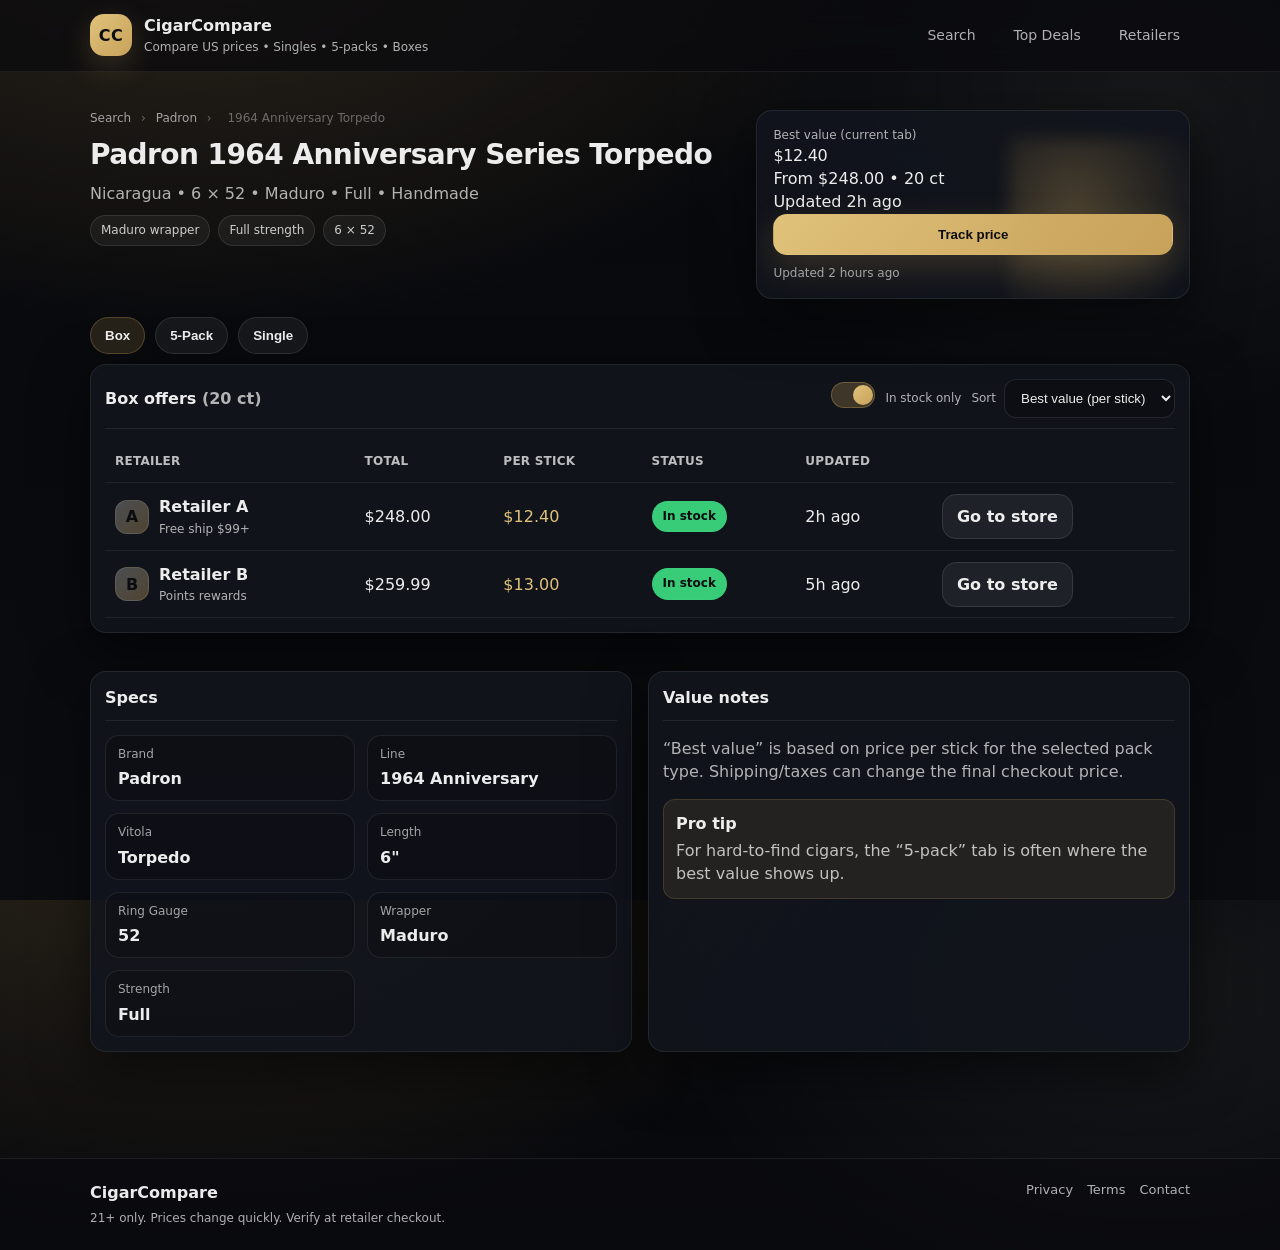
==== cigar.html @ f7f1624f "Add files via upload" ====
<!DOCTYPE html>
<html lang="en">
<head>
  <meta charset="UTF-8" />
  <meta name="viewport" content="width=device-width, initial-scale=1"/>
  <title>Padron 1964 Torpedo — Compare Prices | CigarCompare</title>
  <link rel="stylesheet" href="cigarcompare.css">
</head>
<body>

<header class="site-header">
  <div class="container header-inner">
    <div class="brand">
      <div class="brand-mark">CC</div>
      <div class="brand-text">
        <div class="brand-name">CigarCompare</div>
        <div class="brand-tag">Compare US prices • Singles • 5-packs • Boxes</div>
      </div>
    </div>

    <nav class="nav">
      <a href="index.html" class="nav-link">Search</a>
      <a href="#" class="nav-link">Top Deals</a>
      <a href="#" class="nav-link">Retailers</a>
    </nav>
  </div>
</header>

<main class="container section">
  <div class="detail-head">
    <div>
      <div class="crumbs">
        <a href="index.html">Search</a> <span>›</span>
        <a href="#">Padron</a> <span>›</span>
        <span>1964 Anniversary Torpedo</span>
      </div>
      <h1 class="detail-title">Padron 1964 Anniversary Series Torpedo</h1>
      <p class="detail-sub">
        Nicaragua • 6 × 52 • Maduro • Full • Handmade
      </p>
      <div class="pills">
        <span class="pill">Maduro wrapper</span>
        <span class="pill">Full strength</span>
        <span class="pill">6 × 52</span>
      </div>
    </div>

    <aside class="detail-summary">
      <div class="summary-card">
        <div class="summary-kicker">Best value (current tab)</div>

        <!-- JS updates these -->
        <span id="bestPerStick">$12.40</span>
        <div id="bestSub">From $248.00 • 20 ct</div>
        <div id="bestUpdated">Updated 2 hours ago</div>

        <button class="btn btn-primary btn-full">Track price</button>
        <div class="micro" id="bestUpdated">Updated 2 hours ago</div>

        <div class="glow"></div>
      </div>
    </aside>
  </div>

  <!-- Tabs (JS uses data-pack) -->
  <section class="tabs">
    <button class="tab is-active" data-pack="box">Box</button>
    <button class="tab" data-pack="five_pack">5-Pack</button>
    <button class="tab" data-pack="single">Single</button>
  </section>

  <section class="card section-tight">
    <div class="card-head">
      <h2>
        <span id="offerHeading">Box offers</span>
        <span class="muted" id="unitCountLabel">(20 ct)</span>
      </h2>

      <div class="card-tools">
        <label class="switch">
          <input id="inStockOnly" type="checkbox" checked>
          <span class="slider"></span>
        </label>
        <span class="tool-text">In stock only</span>

        <div class="select-inline">
          <span class="tool-text">Sort</span>
          <select id="sortMode">
            <option value="value">Best value (per stick)</option>
            <option value="total">Lowest total price</option>
            <option value="recent">Most recent update</option>
          </select>
        </div>
      </div>
    </div>

    <div class="table-wrap">
      <table class="lux-table">
        <thead>
          <tr>
            <th>Retailer</th>
            <th>Total</th>
            <th>Per stick</th>
            <th>Status</th>
            <th>Updated</th>
            <th></th>
          </tr>
        </thead>

        <!-- JS renders rows here -->
        <tbody id="offersBody"></tbody>
      </table>
    </div>
  </section>

  <section class="grid-2 section">
    <div class="card">
      <div class="card-head">
        <h2>Specs</h2>
      </div>
      <dl class="specs">
        <div><dt>Brand</dt><dd>Padron</dd></div>
        <div><dt>Line</dt><dd>1964 Anniversary</dd></div>
        <div><dt>Vitola</dt><dd>Torpedo</dd></div>
        <div><dt>Length</dt><dd>6"</dd></div>
        <div><dt>Ring Gauge</dt><dd>52</dd></div>
        <div><dt>Wrapper</dt><dd>Maduro</dd></div>
        <div><dt>Strength</dt><dd>Full</dd></div>
      </dl>
    </div>

    <div class="card">
      <div class="card-head">
        <h2>Value notes</h2>
      </div>
      <p class="muted">
        “Best value” is based on price per stick for the selected pack type.
        Shipping/taxes can change the final checkout price.
      </p>

      <div class="callout">
        <div class="callout-title">Pro tip</div>
        <div class="callout-text">
          For hard-to-find cigars, the “5-pack” tab is often where the best value shows up.
        </div>
      </div>
    </div>
  </section>
</main>

<footer class="site-footer">
  <div class="container footer-inner">
    <div class="footer-left">
      <div class="footer-brand">CigarCompare</div>
      <div class="footer-note">21+ only. Prices change quickly. Verify at retailer checkout.</div>
    </div>
    <div class="footer-right">
      <a href="#">Privacy</a>
      <a href="#">Terms</a>
      <a href="#">Contact</a>
    </div>
  </div>
</footer>

<script src="app.js"></script>
</body>
</html>
---- cigarcompare.css ----
/* ---------- Base / Theme ---------- */
:root{
  --bg: #0b0c10;
  --panel: #101218;
  --panel-2: #0f1117;
  --card: rgba(18, 21, 29, 0.88);
  --card-border: rgba(255, 255, 255, 0.08);

  --text: rgba(255, 255, 255, 0.92);
  --muted: rgba(255, 255, 255, 0.68);
  --soft: rgba(255, 255, 255, 0.12);

  --gold: #c8a25a;
  --gold-2: #e0c27b;
  --good: #3bd67f;
  --bad: #ff6b6b;

  --radius: 16px;
  --radius-sm: 12px;
  --shadow: 0 18px 55px rgba(0,0,0,0.55);
}

*{ box-sizing:border-box; }
html,body{ height:100%; }
body{
  margin:0;
  color:var(--text);
  background:
    radial-gradient(1200px 700px at 15% -10%, rgba(200,162,90,0.20), transparent 60%),
    radial-gradient(900px 600px at 90% 10%, rgba(255,255,255,0.06), transparent 55%),
    linear-gradient(180deg, #07080b, var(--bg));
  font-family: ui-sans-serif, system-ui, -apple-system, Segoe UI, Roboto, Arial, sans-serif;
  line-height:1.45;
}

a{ color:inherit; text-decoration:none; }
a:hover{ color:var(--gold-2); }

.container{
  width:min(1100px, 92%);
  margin:0 auto;
}

.section{ padding: 38px 0; }
.section-tight{ padding: 22px 0; }
.muted{ color: var(--muted); }
.mono{ font-variant-numeric: tabular-nums; }
.gold{ color: var(--gold-2); }

/* ---------- Header ---------- */
.site-header{
  position: sticky;
  top:0;
  z-index:50;
  background: rgba(10, 11, 15, 0.72);
  backdrop-filter: blur(14px);
  border-bottom: 1px solid rgba(255,255,255,0.07);
}

.header-inner{
  display:flex;
  align-items:center;
  justify-content:space-between;
  padding: 14px 0;
}

.brand{
  display:flex;
  gap:12px;
  align-items:center;
}

.brand-mark{
  width:42px; height:42px;
  border-radius: 14px;
  display:grid; place-items:center;
  font-weight:800;
  letter-spacing:0.5px;
  color:#0b0c10;
  background: linear-gradient(135deg, var(--gold-2), var(--gold));
  box-shadow: 0 10px 30px rgba(200,162,90,0.22);
}

.brand-name{ font-weight:800; }
.brand-tag{ font-size:12px; color: var(--muted); margin-top:2px; }

.nav{ display:flex; gap:18px; }
.nav-link{
  font-size: 14px;
  color: var(--muted);
  padding: 8px 10px;
  border-radius: 10px;
}
.nav-link:hover{ background: rgba(255,255,255,0.06); color: var(--text); }
.nav-link.is-active{
  color: var(--text);
  background: rgba(200,162,90,0.14);
  border: 1px solid rgba(200,162,90,0.20);
}

/* ---------- Hero ---------- */
.hero{
  padding: 44px 0 30px;
}
.hero-inner{
  display:grid;
  grid-template-columns: 1.2fr 0.8fr;
  gap: 22px;
  align-items: start;
}

h1{
  margin:0 0 10px;
  font-size: clamp(28px, 3.2vw, 44px);
  letter-spacing: -0.02em;
}
.subhead{
  margin:0 0 18px;
  color: var(--muted);
  max-width: 60ch;
}

.search-panel{
  border-radius: var(--radius);
  background: linear-gradient(180deg, rgba(255,255,255,0.06), rgba(255,255,255,0.03));
  border: 1px solid rgba(255,255,255,0.08);
  box-shadow: var(--shadow);
  padding: 16px;
}

.search-row{
  display:flex;
  gap: 12px;
  align-items: end;
}

.field{ width:100%; }
label{
  display:block;
  font-size:12px;
  color: var(--muted);
  margin-bottom: 6px;
}

input, select{
  width:100%;
  padding: 12px 12px;
  border-radius: 12px;
  border: 1px solid rgba(255,255,255,0.10);
  background: rgba(10, 11, 15, 0.55);
  color: var(--text);
  outline: none;
}

input:focus, select:focus{
  border-color: rgba(200,162,90,0.55);
  box-shadow: 0 0 0 4px rgba(200,162,90,0.12);
}

.filter-row{
  display:grid;
  grid-template-columns: repeat(4, 1fr);
  gap: 12px;
  margin-top: 12px;
}

.micro{
  margin-top: 10px;
  font-size: 12px;
  color: rgba(255,255,255,0.60);
}

/* ---------- Buttons ---------- */
.btn{
  border: 1px solid transparent;
  border-radius: 14px;
  padding: 12px 14px;
  font-weight: 700;
  cursor: pointer;
  transition: transform .08s ease, background .15s ease, border-color .15s ease, opacity .15s ease;
  user-select:none;
}
.btn:active{ transform: translateY(1px); }

.btn-primary{
  background: linear-gradient(135deg, var(--gold-2), var(--gold));
  color: #0b0c10;
  box-shadow: 0 12px 34px rgba(200,162,90,0.22);
}
.btn-primary:hover{ filter: brightness(1.03); }

.btn-ghost{
  background: rgba(255,255,255,0.06);
  color: var(--text);
  border-color: rgba(255,255,255,0.10);
}
.btn-ghost:hover{
  border-color: rgba(200,162,90,0.35);
  background: rgba(200,162,90,0.10);
}
.btn[disabled]{
  opacity:0.55;
  cursor:not-allowed;
  filter: grayscale(0.25);
}

.btn-full{ width:100%; }

/* ---------- Aside Cards ---------- */
.stat-card, .note-card{
  position: relative;
  border-radius: var(--radius);
  background: var(--card);
  border: 1px solid var(--card-border);
  box-shadow: var(--shadow);
  padding: 16px;
  overflow:hidden;
}

.stat{
  display:flex;
  justify-content:space-between;
  align-items: baseline;
}
.stat-label{ color: var(--muted); font-size: 12px; }
.stat-value{ font-size: 26px; font-weight: 800; }

#bestPerStick{
  font-variant-numeric: tabular-nums;
  letter-spacing: -0.02em;
}

.divider{
  height:1px;
  background: rgba(255,255,255,0.08);
  margin: 12px 0;
}

.note-title{ font-weight: 800; margin-bottom: 6px; }
.note-text{ color: var(--muted); }

.glow{
  position:absolute;
  inset:auto -40px -60px auto;
  width:220px;
  height:220px;
  background: radial-gradient(circle at 30% 30%, rgba(200,162,90,0.30), transparent 60%);
  filter: blur(8px);
}

/* ---------- Section Head ---------- */
.section-head{
  display:flex;
  align-items: baseline;
  justify-content: space-between;
  gap: 16px;
  margin-bottom: 14px;
}
.section-head h2{ margin:0; font-size: 20px; }
.section-sub{ margin:0; color: var(--muted); }

/* ---------- Cards Grid ---------- */
.grid{
  display:grid;
  grid-template-columns: repeat(3, 1fr);
  gap: 16px;
}

.cigar-card{
  border-radius: var(--radius);
  background: var(--card);
  border: 1px solid var(--card-border);
  box-shadow: var(--shadow);
  padding: 16px;
  display:flex;
  flex-direction: column;
  gap: 14px;
  overflow:hidden;
}

.badge{
  display:inline-flex;
  align-items:center;
  gap: 6px;
  font-size: 12px;
  color: rgba(255,255,255,0.78);
  background: rgba(200,162,90,0.12);
  border: 1px solid rgba(200,162,90,0.18);
  padding: 6px 10px;
  border-radius: 999px;
  width: fit-content;
}

.cigar-meta h3{
  margin: 10px 0 6px;
  font-size: 18px;
}
.cigar-meta p{
  margin:0;
  color: var(--muted);
  font-size: 13px;
}

.price-block{
  border-radius: 14px;
  border: 1px solid rgba(255,255,255,0.08);
  background: rgba(0,0,0,0.18);
  padding: 12px;
}
.price-top{
  display:flex;
  align-items: baseline;
  gap: 8px;
}
.price{
  font-size: 26px;
  font-weight: 900;
  color: var(--gold-2);
  letter-spacing: -0.02em;
}
.price-unit{ color: var(--muted); font-size: 12px; }
.price-sub{ margin-top: 6px; color: rgba(255,255,255,0.72); font-size: 12px; }

.actions{
  display:flex;
  gap: 10px;
  margin-top: auto;
}

/* ---------- Detail Page ---------- */
.detail-head{
  display:grid;
  grid-template-columns: 1.2fr 0.8fr;
  gap: 16px;
  align-items:start;
}

.crumbs{
  color: rgba(255,255,255,0.60);
  font-size: 12px;
  margin-bottom: 8px;
}
.crumbs a:hover{ color: var(--gold-2); }
.crumbs span{ margin: 0 6px; opacity: .6; }

.detail-title{ margin:0 0 6px; font-size: 28px; }
.detail-sub{ margin:0 0 10px; color: var(--muted); }

.pills{ display:flex; gap: 8px; flex-wrap: wrap; }
.pill{
  font-size: 12px;
  color: rgba(255,255,255,0.78);
  border: 1px solid rgba(255,255,255,0.10);
  background: rgba(255,255,255,0.05);
  padding: 6px 10px;
  border-radius: 999px;
}

.summary-card{
  position: relative;
  border-radius: var(--radius);
  background: var(--card);
  border: 1px solid var(--card-border);
  box-shadow: var(--shadow);
  padding: 16px;
  overflow:hidden;
}
.summary-kicker{ color: var(--muted); font-size: 12px; }
.summary-price{
  font-size: 34px;
  font-weight: 900;
  color: var(--gold-2);
  margin: 6px 0 2px;
}
.summary-price span{ font-size: 14px; color: var(--muted); font-weight: 700; }
.summary-sub{ color: rgba(255,255,255,0.70); font-size: 12px; margin-bottom: 12px; }

/* ---------- Tabs ---------- */
.tabs{
  display:flex;
  gap: 10px;
  margin: 18px 0 10px;
}
.tab{
  background: rgba(255,255,255,0.06);
  border: 1px solid rgba(255,255,255,0.10);
  color: var(--text);
  padding: 10px 14px;
  border-radius: 999px;
  cursor:pointer;
  font-weight: 800;
}
.tab.is-active{
  background: rgba(200,162,90,0.16);
  border-color: rgba(200,162,90,0.28);
}

/* ---------- Card + Table ---------- */
.card{
  border-radius: var(--radius);
  background: var(--card);
  border: 1px solid var(--card-border);
  box-shadow: var(--shadow);
  padding: 14px;
}

.card-head{
  display:flex;
  justify-content: space-between;
  align-items: center;
  gap: 14px;
  padding-bottom: 10px;
  border-bottom: 1px solid rgba(255,255,255,0.08);
}
.card-head h2{ margin:0; font-size: 16px; }

.card-tools{
  display:flex;
  align-items:center;
  gap: 10px;
  flex-wrap: wrap;
}
.tool-text{ color: var(--muted); font-size: 12px; }

.select-inline{
  display:flex;
  align-items:center;
  gap: 8px;
}
.select-inline select{
  width: auto;
  padding: 10px 12px;
}

.table-wrap{ overflow:auto; margin-top: 12px; }
.lux-table{
  width:100%;
  border-collapse: collapse;
  min-width: 720px;
}

.lux-table th, .lux-table td{
  padding: 12px 10px;
  text-align:left;
  border-bottom: 1px solid rgba(255,255,255,0.07);
  vertical-align: middle;
}
.lux-table thead th{
  color: rgba(255,255,255,0.72);
  font-size: 12px;
  letter-spacing: 0.02em;
  text-transform: uppercase;
}
/* Empty state row */
.lux-table td[colspan]{
  padding: 18px 10px;
  color: rgba(255,255,255,0.70);
  text-align: center;
}
.lux-table tbody tr:hover{
  background: rgba(255,255,255,0.04);
}
.row-muted{ opacity: 0.60; }

.retailer{
  display:flex;
  gap: 10px;
  align-items:center;
}
.retailer-logo{
  width:34px;
  height:34px;
  border-radius: 12px;
  display:grid;
  place-items:center;
  font-weight: 900;
  color: #0b0c10;
  background: linear-gradient(135deg, rgba(255,255,255,0.25), rgba(200,162,90,0.35));
  border: 1px solid rgba(255,255,255,0.10);
}
.retailer-name{ font-weight: 900; }
.retailer-sub{ font-size: 12px; color: var(--muted); margin-top: 2px; }

.status{
  display:inline-flex;
  padding: 6px 10px;
  border-radius: 999px;
  font-size: 12px;
  font-weight: 900;
  border: 1px solid rgba(255,255,255,0.10);
}
.status-good{
  color: #0b0c10;
  background: rgba(59,214,127,0.95);
  border-color: rgba(59,214,127,0.25);
}
.status-bad{
  color: #0b0c10;
  background: rgba(255,107,107,0.95);
  border-color: rgba(255,107,107,0.25);
}

/* ---------- Switch ---------- */
.switch{
  position: relative;
  display:inline-block;
  width: 44px;
  height: 26px;
}
.switch input{ display:none; }
.slider{
  position:absolute; inset:0;
  background: rgba(255,255,255,0.10);
  border: 1px solid rgba(255,255,255,0.12);
  border-radius: 999px;
  cursor:pointer;
  transition: .15s ease;
}
.slider:before{
  content:"";
  position:absolute;
  height:20px; width:20px;
  left:3px; top:2px;
  background: rgba(255,255,255,0.88);
  border-radius: 50%;
  transition: .15s ease;
}
.switch input:checked + .slider{
  background: rgba(200,162,90,0.25);
  border-color: rgba(200,162,90,0.35);
}
.switch input:checked + .slider:before{
  transform: translateX(18px);
  background: linear-gradient(135deg, var(--gold-2), var(--gold));
}

/* ---------- Two Column Grid ---------- */
.grid-2{
  display:grid;
  grid-template-columns: 1fr 1fr;
  gap: 16px;
}

/* ---------- Specs ---------- */
.specs{
  display:grid;
  grid-template-columns: 1fr 1fr;
  gap: 12px;
  margin: 14px 0 0;
}
.specs div{
  border: 1px solid rgba(255,255,255,0.08);
  background: rgba(0,0,0,0.16);
  border-radius: 14px;
  padding: 10px 12px;
}
dt{ color: rgba(255,255,255,0.62); font-size: 12px; }
dd{ margin: 4px 0 0; font-weight: 900; }

/* ---------- Callout ---------- */
.callout{
  margin-top: 14px;
  border-radius: var(--radius-sm);
  border: 1px solid rgba(200,162,90,0.20);
  background: rgba(200,162,90,0.10);
  padding: 12px;
}
.callout-title{ font-weight: 900; margin-bottom: 4px; }
.callout-text{ color: rgba(255,255,255,0.72); }

/* ---------- Footer ---------- */
.site-footer{
  margin-top: 30px;
  border-top: 1px solid rgba(255,255,255,0.08);
  background: rgba(10, 11, 15, 0.62);
}
.footer-inner{
  padding: 22px 0;
  display:flex;
  justify-content: space-between;
  gap: 16px;
  flex-wrap: wrap;
}
.footer-brand{ font-weight: 900; }
.footer-note{ color: var(--muted); font-size: 12px; margin-top: 6px; }
.footer-right{ display:flex; gap: 14px; }
.footer-right a{ color: var(--muted); font-size: 13px; }
.footer-right a:hover{ color: var(--gold-2); }

/* ---------- Responsive ---------- */
@media (max-width: 940px){
  .hero-inner, .detail-head{ grid-template-columns: 1fr; }
  .grid{ grid-template-columns: 1fr; }
  .filter-row{ grid-template-columns: 1fr 1fr; }
  .grid-2{ grid-template-columns: 1fr; }
}
@media (max-width: 520px){
  .search-row{ flex-direction: column; align-items: stretch; }
  .nav{ display:none; }
  .filter-row{ grid-template-columns: 1fr; }
}
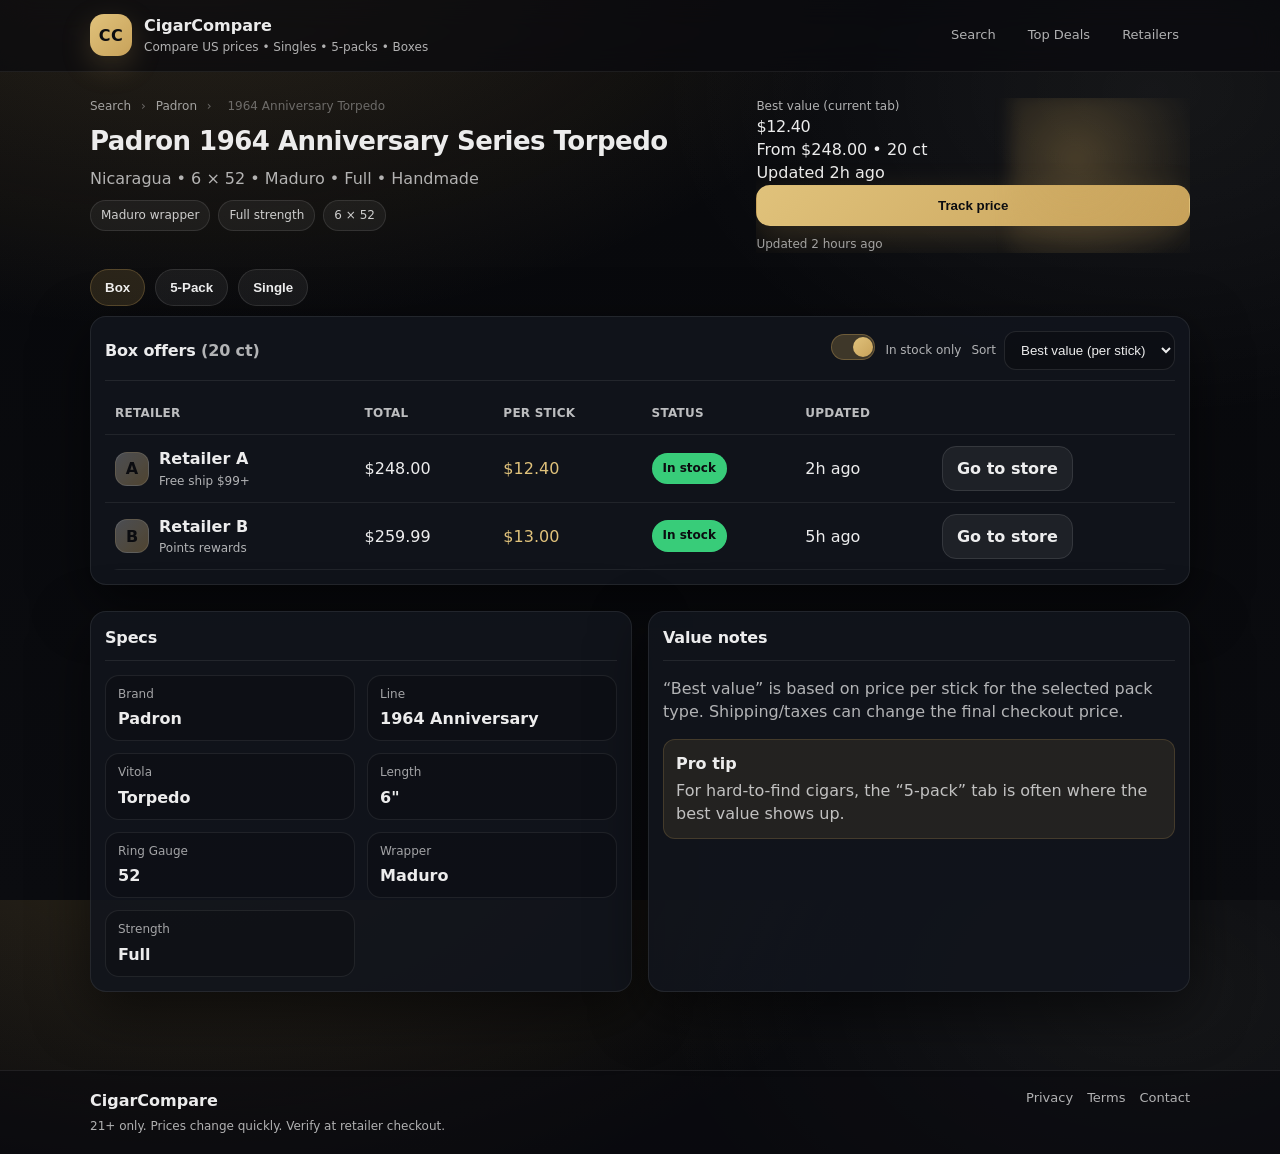
==== commit 52ebf111: "Add files via upload Adding a new mobile css file and changing the css link, as well as adding a fav" ====
--- a/cigar.html
+++ b/cigar.html
@@ -4,7 +4,10 @@
   <meta charset="UTF-8" />
   <meta name="viewport" content="width=device-width, initial-scale=1"/>
   <title>Padron 1964 Torpedo — Compare Prices | CigarCompare</title>
-  <link rel="stylesheet" href="cigarcompare.css">
+
+  <!-- Favicon -->
+    <link rel="icon" href="cigarcompareimages/5000Maduro.jpg" type="image/x-icon">
+  <link rel="stylesheet" href="cigarcomparemobile.css">
 </head>
 <body>
 
--- a/cigarcomparemobile.css
+++ b/cigarcomparemobile.css
@@ -0,0 +1,564 @@
+/* ---------- Base / Theme (Mobile-first) ---------- */
+:root{
+  --bg: #0b0c10;
+  --panel: #101218;
+  --panel-2: #0f1117;
+  --card: rgba(18, 21, 29, 0.88);
+  --card-border: rgba(255, 255, 255, 0.08);
+
+  --text: rgba(255, 255, 255, 0.92);
+  --muted: rgba(255, 255, 255, 0.68);
+  --soft: rgba(255, 255, 255, 0.12);
+
+  --gold: #c8a25a;
+  --gold-2: #e0c27b;
+  --good: #3bd67f;
+  --bad: #ff6b6b;
+
+  --radius: 16px;
+  --radius-sm: 12px;
+  --shadow: 0 18px 55px rgba(0,0,0,0.55);
+}
+
+*{ box-sizing:border-box; }
+html,body{ height:100%; }
+body{
+  margin:0;
+  color:var(--text);
+  background:
+    radial-gradient(1200px 700px at 15% -10%, rgba(200,162,90,0.20), transparent 60%),
+    radial-gradient(900px 600px at 90% 10%, rgba(255,255,255,0.06), transparent 55%),
+    linear-gradient(180deg, #07080b, var(--bg));
+  font-family: ui-sans-serif, system-ui, -apple-system, Segoe UI, Roboto, Arial, sans-serif;
+  line-height:1.45;
+}
+
+a{ color:inherit; text-decoration:none; }
+a:hover{ color:var(--gold-2); }
+
+.container{
+  width: min(1100px, 92%);
+  margin: 0 auto;
+}
+
+/* Mobile-first spacing */
+.section{ padding: 26px 0; }
+.section-tight{ padding: 18px 0; }
+
+.muted{ color: var(--muted); }
+.mono{ font-variant-numeric: tabular-nums; }
+.gold{ color: var(--gold-2); }
+
+/* ---------- Header (Mobile-first) ---------- */
+.site-header{
+  position: sticky;
+  top:0;
+  z-index:50;
+  background: rgba(10, 11, 15, 0.72);
+  backdrop-filter: blur(14px);
+  border-bottom: 1px solid rgba(255,255,255,0.07);
+}
+
+.header-inner{
+  display:flex;
+  flex-direction: column;          /* mobile */
+  align-items:flex-start;
+  gap: 10px;
+  padding: 12px 0;
+}
+
+.brand{
+  display:flex;
+  gap:12px;
+  align-items:center;
+}
+
+.brand-mark{
+  width:42px; height:42px;
+  border-radius: 14px;
+  display:grid; place-items:center;
+  font-weight:800;
+  letter-spacing:0.5px;
+  color:#0b0c10;
+  background: linear-gradient(135deg, var(--gold-2), var(--gold));
+  box-shadow: 0 10px 30px rgba(200,162,90,0.22);
+}
+
+.brand-name{ font-weight:800; }
+.brand-tag{ font-size:12px; color: var(--muted); margin-top:2px; }
+
+/* Mobile nav becomes a wrapping pill row */
+.nav{
+  display:flex;
+  flex-wrap: wrap;
+  gap: 10px;
+  width: 100%;
+}
+.nav-link{
+  font-size: 13px;
+  color: var(--muted);
+  padding: 8px 10px;
+  border-radius: 999px;
+  background: rgba(255,255,255,0.04);
+  border: 1px solid rgba(255,255,255,0.08);
+}
+.nav-link:hover{ background: rgba(255,255,255,0.07); color: var(--text); }
+.nav-link.is-active{
+  color: var(--text);
+  background: rgba(200,162,90,0.14);
+  border-color: rgba(200,162,90,0.20);
+}
+
+/* ---------- Typography ---------- */
+h1{
+  margin:0 0 10px;
+  font-size: clamp(26px, 5.5vw, 44px);
+  letter-spacing: -0.02em;
+}
+h2, h3{ letter-spacing: -0.01em; }
+
+/* ---------- Forms / Inputs ---------- */
+.field{ width:100%; }
+label{
+  display:block;
+  font-size:12px;
+  color: var(--muted);
+  margin-bottom: 6px;
+}
+
+input, select, textarea{
+  width:100%;
+  padding: 12px 12px;
+  border-radius: 12px;
+  border: 1px solid rgba(255,255,255,0.10);
+  background: rgba(10, 11, 15, 0.55);
+  color: var(--text);
+  outline: none;
+}
+
+textarea{
+  resize: vertical;
+  min-height: 130px;
+}
+
+input:focus, select:focus, textarea:focus{
+  border-color: rgba(200,162,90,0.55);
+  box-shadow: 0 0 0 4px rgba(200,162,90,0.12);
+}
+
+/* ---------- Buttons (Touch-friendly) ---------- */
+.btn{
+  border: 1px solid transparent;
+  border-radius: 14px;
+  padding: 12px 14px;
+  font-weight: 800;
+  cursor: pointer;
+  transition: transform .08s ease, background .15s ease, border-color .15s ease, opacity .15s ease;
+  user-select:none;
+}
+.btn:active{ transform: translateY(1px); }
+
+.btn-primary{
+  background: linear-gradient(135deg, var(--gold-2), var(--gold));
+  color: #0b0c10;
+  box-shadow: 0 12px 34px rgba(200,162,90,0.22);
+}
+.btn-primary:hover{ filter: brightness(1.03); }
+
+.btn-ghost{
+  background: rgba(255,255,255,0.06);
+  color: var(--text);
+  border-color: rgba(255,255,255,0.10);
+}
+.btn-ghost:hover{
+  border-color: rgba(200,162,90,0.35);
+  background: rgba(200,162,90,0.10);
+}
+.btn[disabled]{
+  opacity:0.55;
+  cursor:not-allowed;
+  filter: grayscale(0.25);
+}
+
+.btn-full{ width:100%; }
+
+/* ---------- Card + Glow ---------- */
+.card{
+  border-radius: var(--radius);
+  background: var(--card);
+  border: 1px solid var(--card-border);
+  box-shadow: var(--shadow);
+  padding: 14px;
+}
+
+.glow{
+  position:absolute;
+  inset:auto -40px -60px auto;
+  width:220px;
+  height:220px;
+  background: radial-gradient(circle at 30% 30%, rgba(200,162,90,0.30), transparent 60%);
+  filter: blur(8px);
+}
+
+/* ---------- Section Head ---------- */
+.section-head{
+  display:flex;
+  flex-direction: column;          /* mobile */
+  gap: 6px;
+  margin-bottom: 14px;
+}
+.section-head h2{ margin:0; font-size: 20px; }
+.section-sub{ margin:0; color: var(--muted); }
+
+/* ---------- Hero (if you use it on index) ---------- */
+.hero{ padding: 28px 0 18px; }
+
+.hero-inner{
+  display:grid;
+  grid-template-columns: 1fr;      /* mobile */
+  gap: 16px;
+  align-items: start;
+}
+
+.subhead{
+  margin:0 0 14px;
+  color: var(--muted);
+  max-width: 60ch;
+}
+
+.search-panel{
+  border-radius: var(--radius);
+  background: linear-gradient(180deg, rgba(255,255,255,0.06), rgba(255,255,255,0.03));
+  border: 1px solid rgba(255,255,255,0.08);
+  box-shadow: var(--shadow);
+  padding: 14px;
+}
+
+.search-row{
+  display:flex;
+  flex-direction: column;          /* mobile */
+  gap: 10px;
+  align-items: stretch;
+}
+
+.filter-row{
+  display:grid;
+  grid-template-columns: 1fr;      /* mobile */
+  gap: 10px;
+  margin-top: 10px;
+}
+
+.micro{
+  margin-top: 10px;
+  font-size: 12px;
+  color: rgba(255,255,255,0.60);
+}
+
+/* ---------- Detail Page ---------- */
+.detail-head{
+  display:grid;
+  grid-template-columns: 1fr;      /* mobile */
+  gap: 16px;
+  align-items:start;
+}
+
+.crumbs{
+  color: rgba(255,255,255,0.60);
+  font-size: 12px;
+  margin-bottom: 8px;
+}
+.crumbs a:hover{ color: var(--gold-2); }
+.crumbs span{ margin: 0 6px; opacity: .6; }
+
+.detail-title{ margin:0 0 6px; font-size: 26px; }
+.detail-sub{ margin:0 0 10px; color: var(--muted); }
+
+.pills{ display:flex; gap: 8px; flex-wrap: wrap; }
+.pill{
+  font-size: 12px;
+  color: rgba(255,255,255,0.78);
+  border: 1px solid rgba(255,255,255,0.10);
+  background: rgba(255,255,255,0.05);
+  padding: 6px 10px;
+  border-radius: 999px;
+}
+
+/* Summary card */
+.detail-summary .summary-card{
+  position: relative;
+  overflow:hidden;
+}
+.summary-kicker{ color: var(--muted); font-size: 12px; }
+.summary-price{
+  font-size: 34px;
+  font-weight: 900;
+  color: var(--gold-2);
+  margin: 6px 0 2px;
+}
+.summary-price span{ font-size: 14px; color: var(--muted); font-weight: 800; }
+.summary-sub{ color: rgba(255,255,255,0.70); font-size: 12px; margin-bottom: 12px; }
+
+#bestPerStick{
+  font-variant-numeric: tabular-nums;
+  letter-spacing: -0.02em;
+}
+
+/* ---------- Tabs (Wrap on mobile) ---------- */
+.tabs{
+  display:flex;
+  gap: 10px;
+  margin: 16px 0 10px;
+  flex-wrap: wrap;
+}
+.tab{
+  background: rgba(255,255,255,0.06);
+  border: 1px solid rgba(255,255,255,0.10);
+  color: var(--text);
+  padding: 10px 14px;
+  border-radius: 999px;
+  cursor:pointer;
+  font-weight: 900;
+}
+.tab.is-active{
+  background: rgba(200,162,90,0.16);
+  border-color: rgba(200,162,90,0.28);
+}
+
+/* ---------- Card head tools (stack on mobile) ---------- */
+.card-head{
+  display:flex;
+  flex-direction: column;          /* mobile */
+  align-items:flex-start;
+  gap: 10px;
+  padding-bottom: 10px;
+  border-bottom: 1px solid rgba(255,255,255,0.08);
+}
+.card-head h2{ margin:0; font-size: 16px; }
+
+.card-tools{
+  display:flex;
+  align-items:center;
+  gap: 10px;
+  flex-wrap: wrap;
+}
+.tool-text{ color: var(--muted); font-size: 12px; }
+
+.select-inline{
+  display:flex;
+  align-items:center;
+  gap: 8px;
+}
+.select-inline select{
+  width: auto;
+  padding: 10px 12px;
+}
+
+/* ---------- Table (Mobile-friendly scroll) ---------- */
+.table-wrap{
+  overflow:auto;
+  margin-top: 12px;
+  -webkit-overflow-scrolling: touch;
+  border-radius: 14px;
+}
+.lux-table{
+  width:100%;
+  border-collapse: collapse;
+  min-width: 720px;               /* allows swipe horizontal on phones */
+}
+
+.lux-table th, .lux-table td{
+  padding: 12px 10px;
+  text-align:left;
+  border-bottom: 1px solid rgba(255,255,255,0.07);
+  vertical-align: middle;
+}
+.lux-table thead th{
+  color: rgba(255,255,255,0.72);
+  font-size: 12px;
+  letter-spacing: 0.02em;
+  text-transform: uppercase;
+}
+.lux-table tbody tr:hover{
+  background: rgba(255,255,255,0.04);
+}
+.row-muted{ opacity: 0.60; }
+
+.lux-table td[colspan]{
+  padding: 18px 10px;
+  color: rgba(255,255,255,0.70);
+  text-align: center;
+}
+
+/* Retailer cell */
+.retailer{
+  display:flex;
+  gap: 10px;
+  align-items:center;
+}
+.retailer-logo{
+  width:34px;
+  height:34px;
+  border-radius: 12px;
+  display:grid;
+  place-items:center;
+  font-weight: 900;
+  color: #0b0c10;
+  background: linear-gradient(135deg, rgba(255,255,255,0.25), rgba(200,162,90,0.35));
+  border: 1px solid rgba(255,255,255,0.10);
+}
+.retailer-name{ font-weight: 900; }
+.retailer-sub{ font-size: 12px; color: var(--muted); margin-top: 2px; }
+
+/* Status pills */
+.status{
+  display:inline-flex;
+  padding: 6px 10px;
+  border-radius: 999px;
+  font-size: 12px;
+  font-weight: 900;
+  border: 1px solid rgba(255,255,255,0.10);
+}
+.status-good{
+  color: #0b0c10;
+  background: rgba(59,214,127,0.95);
+  border-color: rgba(59,214,127,0.25);
+}
+.status-bad{
+  color: #0b0c10;
+  background: rgba(255,107,107,0.95);
+  border-color: rgba(255,107,107,0.25);
+}
+
+/* ---------- Switch ---------- */
+.switch{
+  position: relative;
+  display:inline-block;
+  width: 44px;
+  height: 26px;
+}
+.switch input{ display:none; }
+.slider{
+  position:absolute; inset:0;
+  background: rgba(255,255,255,0.10);
+  border: 1px solid rgba(255,255,255,0.12);
+  border-radius: 999px;
+  cursor:pointer;
+  transition: .15s ease;
+}
+.slider:before{
+  content:"";
+  position:absolute;
+  height:20px; width:20px;
+  left:3px; top:2px;
+  background: rgba(255,255,255,0.88);
+  border-radius: 50%;
+  transition: .15s ease;
+}
+.switch input:checked + .slider{
+  background: rgba(200,162,90,0.25);
+  border-color: rgba(200,162,90,0.35);
+}
+.switch input:checked + .slider:before{
+  transform: translateX(18px);
+  background: linear-gradient(135deg, var(--gold-2), var(--gold));
+}
+
+/* ---------- Layout grids ---------- */
+/* Mobile-first: one column */
+.grid{ display:grid; grid-template-columns: 1fr; gap: 16px; }
+.grid-2{ display:grid; grid-template-columns: 1fr; gap: 16px; }
+
+/* ---------- Specs ---------- */
+.specs{
+  display:grid;
+  grid-template-columns: 1fr;      /* mobile */
+  gap: 12px;
+  margin: 14px 0 0;
+}
+.specs div{
+  border: 1px solid rgba(255,255,255,0.08);
+  background: rgba(0,0,0,0.16);
+  border-radius: 14px;
+  padding: 10px 12px;
+}
+dt{ color: rgba(255,255,255,0.62); font-size: 12px; }
+dd{ margin: 4px 0 0; font-weight: 900; }
+
+/* ---------- Callout ---------- */
+.callout{
+  margin-top: 14px;
+  border-radius: var(--radius-sm);
+  border: 1px solid rgba(200,162,90,0.20);
+  background: rgba(200,162,90,0.10);
+  padding: 12px;
+}
+.callout-title{ font-weight: 900; margin-bottom: 4px; }
+.callout-text{ color: rgba(255,255,255,0.72); }
+
+/* ---------- Footer ---------- */
+.site-footer{
+  margin-top: 26px;
+  border-top: 1px solid rgba(255,255,255,0.08);
+  background: rgba(10, 11, 15, 0.62);
+}
+.footer-inner{
+  padding: 18px 0;
+  display:flex;
+  flex-direction: column;          /* mobile */
+  justify-content: space-between;
+  gap: 12px;
+  flex-wrap: wrap;
+}
+.footer-brand{ font-weight: 900; }
+.footer-note{ color: var(--muted); font-size: 12px; margin-top: 6px; }
+.footer-right{ display:flex; gap: 14px; flex-wrap: wrap; }
+.footer-right a{ color: var(--muted); font-size: 13px; }
+.footer-right a:hover{ color: var(--gold-2); }
+
+/* =========================================================
+   BREAKPOINTS (scale up)
+   ========================================================= */
+
+/* >= 640px */
+@media (min-width: 640px){
+  .filter-row{ grid-template-columns: 1fr 1fr; }
+  .specs{ grid-template-columns: 1fr 1fr; }
+  .section-head{ flex-direction: row; align-items: baseline; justify-content: space-between; }
+}
+
+/* >= 900px */
+@media (min-width: 900px){
+  .header-inner{
+    flex-direction: row;
+    align-items: center;
+    justify-content: space-between;
+    gap: 14px;
+    padding: 14px 0;
+  }
+
+  .nav{
+    width: auto;
+    background: none;
+    border: none;
+  }
+
+  .nav-link{
+    background: transparent;
+    border: 1px solid transparent;
+    border-radius: 10px;
+    padding: 8px 10px;
+  }
+  .nav-link:hover{ background: rgba(255,255,255,0.06); }
+
+  .hero-inner{ grid-template-columns: 1.2fr 0.8fr; gap: 22px; }
+  .search-row{ flex-direction: row; align-items: end; }
+  .filter-row{ grid-template-columns: repeat(4, 1fr); }
+
+  .detail-head{ grid-template-columns: 1.2fr 0.8fr; }
+  .card-head{ flex-direction: row; align-items: center; justify-content: space-between; }
+
+  .grid{ grid-template-columns: repeat(3, 1fr); }
+  .grid-2{ grid-template-columns: 1fr 1fr; }
+
+  .footer-inner{ flex-direction: row; align-items: flex-start; }
+}
